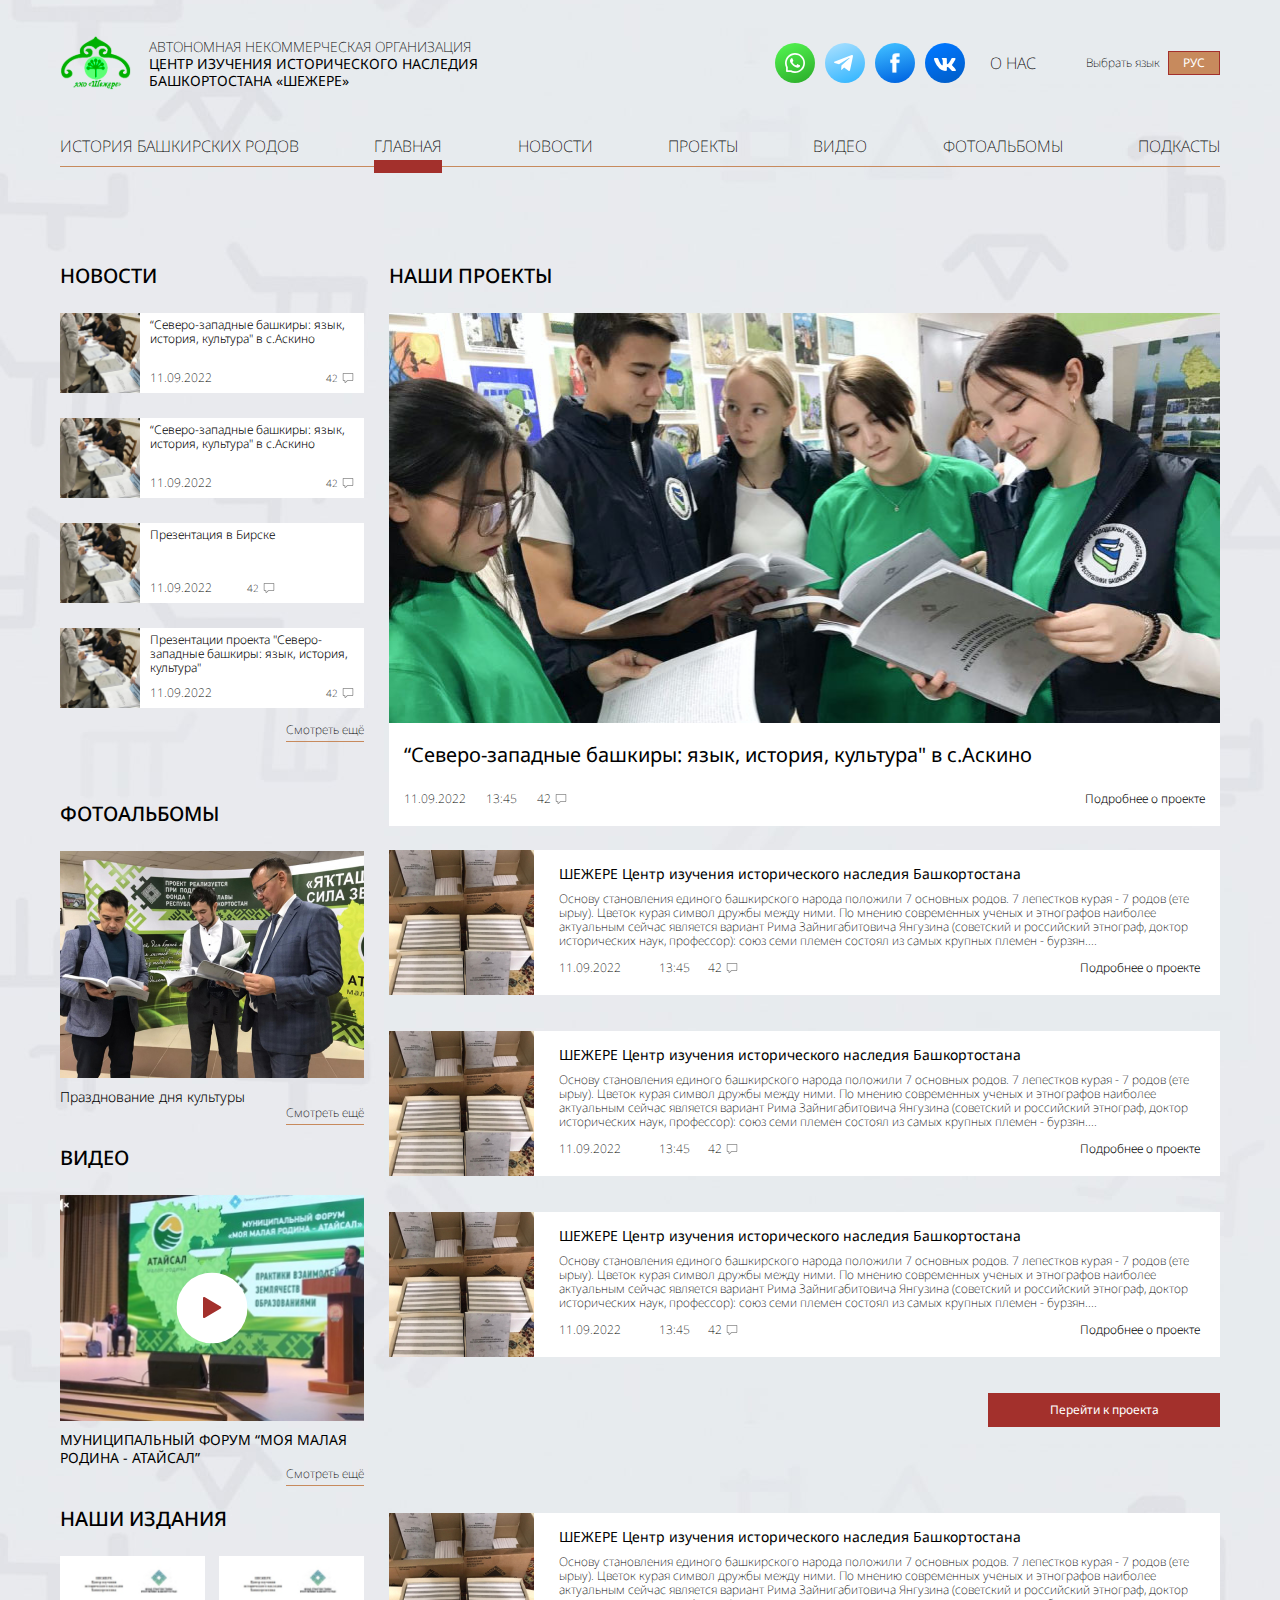
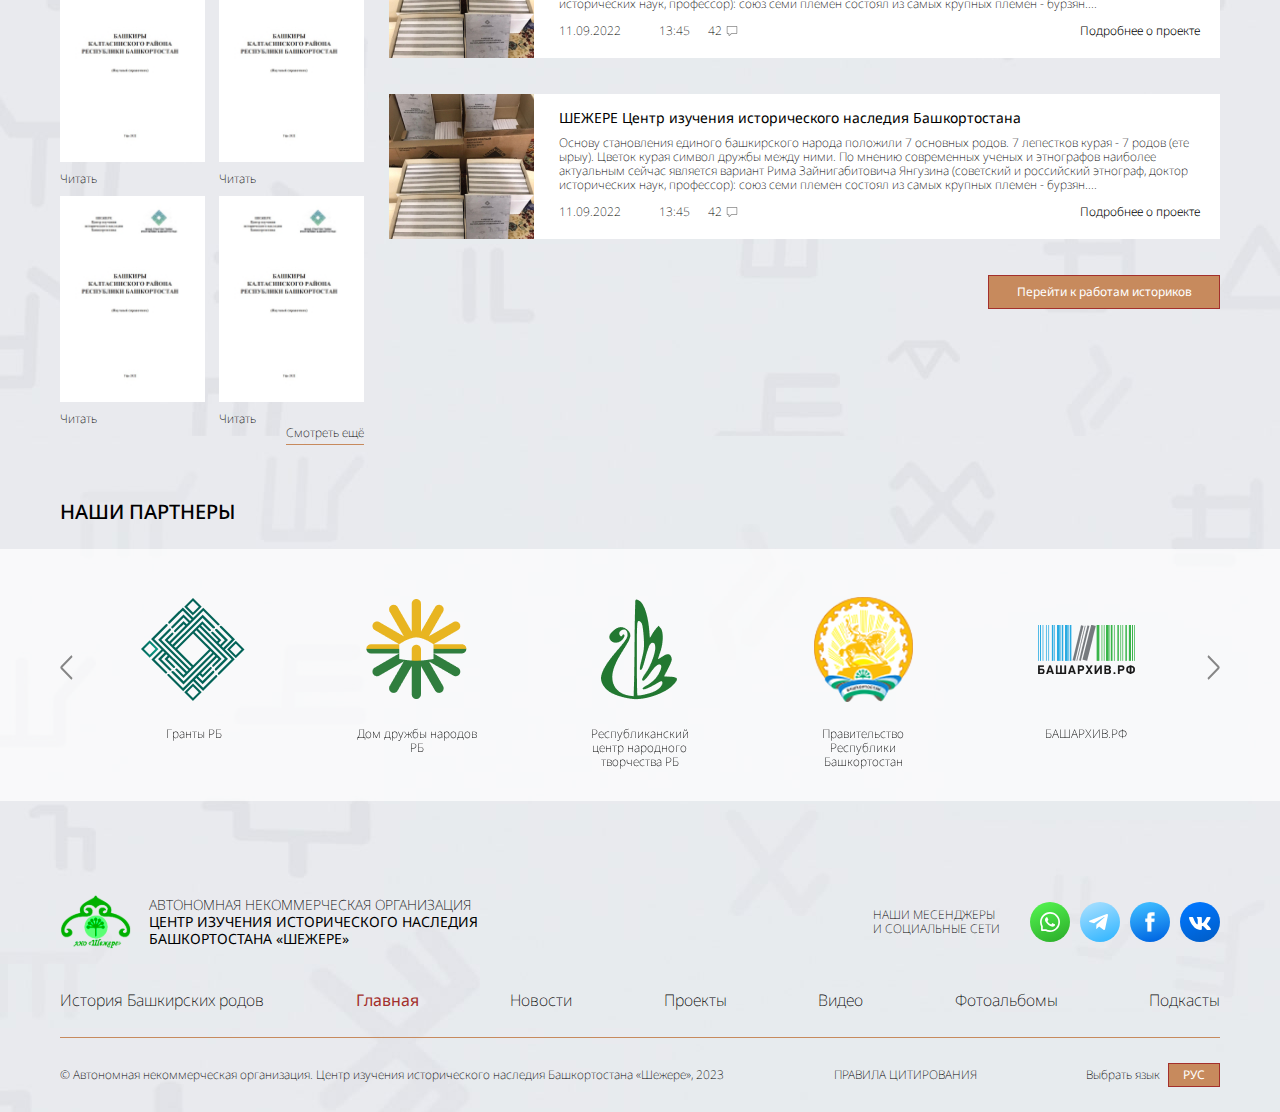
==== index.html @ 51e527a5 "Add files via upload" ====
<!DOCTYPE html>
<html lang="en">
<head>

    <title>Шежере</title>
    <meta content="width=device-width,maximum-scale=1,initial-scale=1,user-scalable=0" name="viewport">
    <meta http-equiv="Content-Type" content="text/html;charset=UTF-8" />
    <meta name="author" content="" />
    <meta name="description" content="" />
    <meta name="keywords" content="" /> 
    
    <link rel="stylesheet" href="css/main.css" media="all"/>
    <link rel="stylesheet" href="css/swiper-bundle.min.css" media="all"/>
    <link rel="stylesheet" href="css/responsive.css" media="all"/>

    <link href="favicon.ico" rel="shortcut icon"/>

</head>

<body>  

    <!-- wrapper Start -->
    <div class="wrapper">
        <!-- header Start -->
        <header class="header">
            <div class="container">
                <div class="header__top-panel">
                    <div class="logo">
                        <a href="#">
                            <span class="logo__img">
                                <img src="img/bg/logo.svg" alt="Шежере">
                            </span>
                            <span class="logo__description">
                                <span>Автономная некоммерческая организация</span>
                                <strong>Центр изучения исторического наследия<br> Башкортостана «Шежере»</strong>
                            </span>
                        </a>
                    </div>
                    <div class="header__mob-btn">
                        <span></span>
                        <span></span>
                        <span></span>
                    </div>
                    <div class="header__right-col">
                        <ul class="social">
                            <li>
                                <a href="#">
                                    <img src="img/bg/whatsapp.svg" alt="whatsapp">
                                </a>
                            </li>
                            <li>
                                <a href="#">
                                    <img src="img/bg/telegram.svg" alt="telegram">
                                </a>
                            </li>
                            <li>
                                <a href="#">
                                    <img src="img/bg/facebook.svg" alt="facebook">
                                </a>
                            </li>
                            <li>
                                <a href="#">
                                    <img src="img/bg/vkontakte.svg" alt="vkontakte">
                                </a>
                            </li>
                        </ul>
                        <a href="#" class="header__link">О нас</a>
                        <dl class="language">
                            <dt>Выбрать язык</dt>
                            <dd>
                                <a href="#">Рус</a>
                            </dd>
                        </dl>
                    </div>
                </div>
                <nav class="main-nav">
                    <ul>
                        <li>
                            <a href="#">История Башкирских родов</a>
                        </li>
                        <li class="active">
                            <a href="#">Главная</a>
                        </li>
                        <li>
                            <a href="#">Новости</a>
                        </li>
                        <li>
                            <a href="#">Проекты</a>
                        </li>
                        <li>
                            <a href="#">Видео</a>
                        </li>
                        <li>
                            <a href="#">Фотоальбомы</a>
                        </li>
                        <li>
                            <a href="#">Подкасты</a>
                        </li>
                    </ul>
                </nav>
            </div>
        </header>
        <!-- header end -->
        <!-- page Start -->
        <main class="page">
            <div class="container">
                <div class="col-wrap">
                    <aside class="sidebar">
                        <h2 class="title">Новости</h2>
                        <div class="news">
                            <div class="news-item">
                                <div class="news-item__photo">
                                    <a href="#">
                                        <img src="img/src/news-img-sm.jpg" alt="photo">
                                    </a>
                                </div>
                                <div class="news-item__description">
                                    <h3 class="news-item__title">
                                        <a href="#">“Северо-западные башкиры: язык, история, культура" в с.Аскино</a>
                                    </h3>
                                    <div class="news-item__bottom-panel">
                                        <span class="date">11.09.2022</span>
                                        <span class="comments">42</span>
                                    </div>
                                </div>
                            </div>
                            <div class="news-item">
                                <div class="news-item__photo">
                                    <a href="#">
                                        <img src="img/src/news-img-sm.jpg" alt="photo">
                                    </a>
                                </div>
                                <div class="news-item__description">
                                    <h3 class="news-item__title">
                                        <a href="#">“Северо-западные башкиры: язык, история, культура" в с.Аскино</a>
                                    </h3>
                                    <div class="news-item__bottom-panel">
                                        <span class="date">11.09.2022</span>
                                        <span class="comments">42</span>
                                    </div>
                                </div>
                            </div>
                            <div class="news-item">
                                <div class="news-item__photo">
                                    <a href="#">
                                        <img src="img/src/news-img-sm.jpg" alt="photo">
                                    </a>
                                </div>
                                <div class="news-item__description">
                                    <h3 class="news-item__title">
                                        <a href="#">Презентация в Бирске</a>
                                    </h3>
                                    <div class="news-item__bottom-panel">
                                        <span class="date">11.09.2022</span>
                                        <span class="comments">42</span>
                                    </div>
                                </div>
                            </div>
                            <div class="news-item">
                                <div class="news-item__photo">
                                    <a href="#">
                                        <img src="img/src/news-img-sm.jpg" alt="photo">
                                    </a>
                                </div>
                                <div class="news-item__description">
                                    <h3 class="news-item__title">
                                        <a href="#">Презентации проекта "Северо-западные башкиры: язык, история, культура"</a>
                                    </h3>
                                    <div class="news-item__bottom-panel">
                                        <span class="date">11.09.2022</span>
                                        <span class="comments">42</span>
                                    </div>
                                </div>
                            </div>
                        </div>
                        <div class="link-panel">
                            <a href="#" class="gl-link">Смотреть ещё</a>
                        </div>
                        <h2 class="title">Фотоальбомы</h2>
                        <div class="photo-item">
                            <div class="photo-item__img">
                                <a href="#">
                                    <img src="img/src/photo-1.jpg" alt="photo">
                                </a>
                            </div>
                            <h3 class="photo-item__title">
                                <a href="#">Празднование дня культуры</a>
                            </h3>
                        </div>
                        <div class="link-panel link-panel_indent-bt-sm">
                            <a href="#" class="gl-link">Смотреть ещё</a>
                        </div>
                        <h2 class="title">Видео</h2>
                        <div class="mov-item">
                            <div class="mov-item__poster">
                                <a href="#">
                                    <img src="img/src/mov-img-1.jpg" alt="phptp">
                                </a>
                            </div>
                            <h3 class="mov-item__title">
                                <a href="#">Муниципальный форум “Моя малая родина - Атайсал”</a>
                            </h3>
                        </div>
                        <div class="link-panel link-panel_indent-bt-sm">
                            <a href="#" class="gl-link">Смотреть ещё</a>
                        </div>
                        <h2 class="title">Наши издания</h2>
                        <div class="publications">
                            <div class="publication-item">
                                <div class="publication-item__photo">
                                    <a href="#">
                                        <img src="img/src/publication-img.jpg" alt="photo">
                                    </a>
                                </div>
                                <span class="publication-item__link">
                                    <a href="#">Читать</a>
                                </span>
                            </div>
                            <div class="publication-item">
                                <div class="publication-item__photo">
                                    <a href="#">
                                        <img src="img/src/publication-img.jpg" alt="photo">
                                    </a>
                                </div>
                                <span class="publication-item__link">
                                    <a href="#">Читать</a>
                                </span>
                            </div>
                            <div class="publication-item">
                                <div class="publication-item__photo">
                                    <a href="#">
                                        <img src="img/src/publication-img.jpg" alt="photo">
                                    </a>
                                </div>
                                <span class="publication-item__link">
                                    <a href="#">Читать</a>
                                </span>
                            </div>
                            <div class="publication-item">
                                <div class="publication-item__photo">
                                    <a href="#">
                                        <img src="img/src/publication-img.jpg" alt="photo">
                                    </a>
                                </div>
                                <span class="publication-item__link">
                                    <a href="#">Читать</a>
                                </span>
                            </div>
                        </div>
                        <div class="link-panel link-panel_indent-bt-none">
                            <a href="#" class="gl-link">Смотреть ещё</a>
                        </div>
                    </aside>
                    <div class="main-content">
                        <h2 class="title">Наши проекты</h2>
                        <div class="project">
                            <div class="project__photo">
                                <a href="#">
                                    <img src="img/src/project-img-b.jpg" alt="photo">
                                </a>
                            </div>
                            <div class="project__description">
                                <h3 class="project__title">
                                    <a href="#">“Северо-западные башкиры: язык, история, культура" в с.Аскино</a>
                                </h3>
                                <div class="project__panel">
                                    <div class="project__info">
                                        <span class="date">11.09.2022</span>
                                        <span class="time">13:45</span>
                                        <span class="comments">42</span>
                                    </div>
                                    <a href="#" class="project__link">Подробнее о проекте</a>
                                </div>
                            </div>
                        </div>
                        <div class="info-list">
                            <div class="info-item">
                                <div class="info-item__photo">
                                    <a href="#">
                                        <img src="img/src/info-img.jpg" alt="photo">
                                    </a>
                                </div>
                                <div class="info-item__description">
                                    <h3 class="info-item__title">
                                        <a href="#">ШЕЖЕРЕ Центр изучения исторического наследия Башкортостана</a>
                                    </h3>
                                    <p>Основу становления единого башкирского народа положили 7 основных родов. 7 лепестков курая - 7 родов (ете ырыу). Цветок курая символ дружбы между ними. По мнению современных ученых и этнографов наиболее актуальным сейчас является вариант Рима Зайнигабитовича Янгузина (советский и российский этнограф, доктор исторических наук, профессор): союз семи племен состоял из самых крупных племен - бурзян....</p>
                                    <div class="info-item__panel">
                                        <div class="info-item__right-col">
                                            <span class="date">11.09.2022</span>
                                            <span class="time">13:45</span>
                                            <span class="comments">42</span>
                                        </div>
                                        <a href="#" class="project__link">Подробнее о проекте</a>
                                    </div>
                                </div>
                            </div>
                            <div class="info-item">
                                <div class="info-item__photo">
                                    <a href="#">
                                        <img src="img/src/info-img.jpg" alt="photo">
                                    </a>
                                </div>
                                <div class="info-item__description">
                                    <h3 class="info-item__title">
                                        <a href="#">ШЕЖЕРЕ Центр изучения исторического наследия Башкортостана</a>
                                    </h3>
                                    <p>Основу становления единого башкирского народа положили 7 основных родов. 7 лепестков курая - 7 родов (ете ырыу). Цветок курая символ дружбы между ними. По мнению современных ученых и этнографов наиболее актуальным сейчас является вариант Рима Зайнигабитовича Янгузина (советский и российский этнограф, доктор исторических наук, профессор): союз семи племен состоял из самых крупных племен - бурзян....</p>
                                    <div class="info-item__panel">
                                        <div class="info-item__right-col">
                                            <span class="date">11.09.2022</span>
                                            <span class="time">13:45</span>
                                            <span class="comments">42</span>
                                        </div>
                                        <a href="#" class="project__link">Подробнее о проекте</a>
                                    </div>
                                </div>
                            </div>
                            <div class="info-item">
                                <div class="info-item__photo">
                                    <a href="#">
                                        <img src="img/src/info-img.jpg" alt="photo">
                                    </a>
                                </div>
                                <div class="info-item__description">
                                    <h3 class="info-item__title">
                                        <a href="#">ШЕЖЕРЕ Центр изучения исторического наследия Башкортостана</a>
                                    </h3>
                                    <p>Основу становления единого башкирского народа положили 7 основных родов. 7 лепестков курая - 7 родов (ете ырыу). Цветок курая символ дружбы между ними. По мнению современных ученых и этнографов наиболее актуальным сейчас является вариант Рима Зайнигабитовича Янгузина (советский и российский этнограф, доктор исторических наук, профессор): союз семи племен состоял из самых крупных племен - бурзян....</p>
                                    <div class="info-item__panel">
                                        <div class="info-item__right-col">
                                            <span class="date">11.09.2022</span>
                                            <span class="time">13:45</span>
                                            <span class="comments">42</span>
                                        </div>
                                        <a href="#" class="project__link">Подробнее о проекте</a>
                                    </div>
                                </div>
                            </div>
                        </div>
                        <div class="btn-panel">
                            <a href="#" class="btn">Перейти к проекта</a>
                        </div>
                        <div class="info-list">
                            <div class="info-item">
                                <div class="info-item__photo">
                                    <a href="#">
                                        <img src="img/src/info-img.jpg" alt="photo">
                                    </a>
                                </div>
                                <div class="info-item__description">
                                    <h3 class="info-item__title">
                                        <a href="#">ШЕЖЕРЕ Центр изучения исторического наследия Башкортостана</a>
                                    </h3>
                                    <p>Основу становления единого башкирского народа положили 7 основных родов. 7 лепестков курая - 7 родов (ете ырыу). Цветок курая символ дружбы между ними. По мнению современных ученых и этнографов наиболее актуальным сейчас является вариант Рима Зайнигабитовича Янгузина (советский и российский этнограф, доктор исторических наук, профессор): союз семи племен состоял из самых крупных племен - бурзян....</p>
                                    <div class="info-item__panel">
                                        <div class="info-item__right-col">
                                            <span class="date">11.09.2022</span>
                                            <span class="time">13:45</span>
                                            <span class="comments">42</span>
                                        </div>
                                        <a href="#" class="project__link">Подробнее о проекте</a>
                                    </div>
                                </div>
                            </div>
                            <div class="info-item">
                                <div class="info-item__photo">
                                    <a href="#">
                                        <img src="img/src/info-img.jpg" alt="photo">
                                    </a>
                                </div>
                                <div class="info-item__description">
                                    <h3 class="info-item__title">
                                        <a href="#">ШЕЖЕРЕ Центр изучения исторического наследия Башкортостана</a>
                                    </h3>
                                    <p>Основу становления единого башкирского народа положили 7 основных родов. 7 лепестков курая - 7 родов (ете ырыу). Цветок курая символ дружбы между ними. По мнению современных ученых и этнографов наиболее актуальным сейчас является вариант Рима Зайнигабитовича Янгузина (советский и российский этнограф, доктор исторических наук, профессор): союз семи племен состоял из самых крупных племен - бурзян....</p>
                                    <div class="info-item__panel">
                                        <div class="info-item__right-col">
                                            <span class="date">11.09.2022</span>
                                            <span class="time">13:45</span>
                                            <span class="comments">42</span>
                                        </div>
                                        <a href="#" class="project__link">Подробнее о проекте</a>
                                    </div>
                                </div>
                            </div>
                        </div>
                        <div class="btn-panel btn-panel_indent-bt-none">
                            <a href="#" class="btn btn_orange-color">Перейти к работам историков</a>
                        </div>
                    </div>
                </div>
                <div class="partners">
                    <h2 class="title">Наши партнеры</h2>
                    <div class="partners-slider-wrap">
                        <div class="swiper partners-slider">
                            <div class="swiper-wrapper">
                                <div class="swiper-slide">
                                    <div class="partners-slider__logo">
                                        <img src="img/src/partner-logo-1.png" alt="logo">
                                    </div>
                                    <span class="partners-slider__title">Гранты РБ</span>
                                </div>
                                <div class="swiper-slide">
                                    <div class="partners-slider__logo">
                                        <img src="img/src/partner-logo-2.png" alt="logo">
                                    </div>
                                    <span class="partners-slider__title">Дом дружбы народов РБ</span>
                                </div>
                                <div class="swiper-slide">
                                    <div class="partners-slider__logo">
                                        <img src="img/src/partner-logo-3.png" alt="logo">
                                    </div>
                                    <span class="partners-slider__title">Республиканский центр народного творчества РБ</span>
                                </div>
                                <div class="swiper-slide">
                                    <div class="partners-slider__logo">
                                        <img src="img/src/partner-logo-4.png" alt="logo">
                                    </div>
                                    <span class="partners-slider__title">Правительство Республики Башкортостан</span>
                                </div>
                                <div class="swiper-slide">
                                    <div class="partners-slider__logo">
                                        <img src="img/src/partner-logo-5.png" alt="logo">
                                    </div>
                                    <span class="partners-slider__title">БАШАРХИВ.РФ</span>
                                </div>
                                <div class="swiper-slide">
                                    <div class="partners-slider__logo">
                                        <img src="img/src/partner-logo-1.png" alt="logo">
                                    </div>
                                    <span class="partners-slider__title">Гранты РБ</span>
                                </div>
                                <div class="swiper-slide">
                                    <div class="partners-slider__logo">
                                        <img src="img/src/partner-logo-2.png" alt="logo">
                                    </div>
                                    <span class="partners-slider__title">Дом дружбы народов РБ</span>
                                </div>
                                <div class="swiper-slide">
                                    <div class="partners-slider__logo">
                                        <img src="img/src/partner-logo-3.png" alt="logo">
                                    </div>
                                    <span class="partners-slider__title">Республиканский центр народного творчества РБ</span>
                                </div>
                                <div class="swiper-slide">
                                    <div class="partners-slider__logo">
                                        <img src="img/src/partner-logo-4.png" alt="logo">
                                    </div>
                                    <span class="partners-slider__title">Правительство Республики Башкортостан</span>
                                </div>
                                <div class="swiper-slide">
                                    <div class="partners-slider__logo">
                                        <img src="img/src/partner-logo-5.png" alt="logo">
                                    </div>
                                    <span class="partners-slider__title">БАШАРХИВ.РФ</span>
                                </div>
                            </div>
                            <div class="swiper-button-next">
                                <span></span>
                            </div>
                            <div class="swiper-button-prev">
                                <span></span>
                            </div>
                        </div>
                    </div>
                </div>
            </div>
        </main>
        <!-- page end -->
        <!-- footer Sart -->
        <footer class="footer">
            <div class="container">
                <div class="footer__top-panel">
                    <div class="logo">
                        <a href="#">
                            <span class="logo__img">
                                <img src="img/bg/logo.svg" alt="Шежере">
                            </span>
                            <span class="logo__description">
                                <span>Автономная некоммерческая организация</span>
                                <strong>Центр изучения исторического наследия<br> Башкортостана «Шежере»</strong>
                            </span>
                        </a>
                    </div>
                    <dl class="social-wrap">
                        <dt>Наши месенджеры<br> и социальные сети</dt>
                        <dd>
                            <ul class="social">
                                <li>
                                    <a href="#">
                                        <img src="img/bg/whatsapp.svg" alt="whatsapp">
                                    </a>
                                </li>
                                <li>
                                    <a href="#">
                                        <img src="img/bg/telegram.svg" alt="telegram">
                                    </a>
                                </li>
                                <li>
                                    <a href="#">
                                        <img src="img/bg/facebook.svg" alt="facebook">
                                    </a>
                                </li>
                                <li>
                                    <a href="#">
                                        <img src="img/bg/vkontakte.svg" alt="vkontakte">
                                    </a>
                                </li>
                            </ul>
                        </dd>
                    </dl>
                </div>
                <nav class="footer__nav">
                    <ul>
                        <li>
                            <a href="#">История Башкирских родов</a>
                        </li>
                        <li class="active">
                            <a href="#">Главная</a>
                        </li>
                        <li>
                            <a href="#">Новости</a>
                        </li>
                        <li>
                            <a href="#">Проекты</a>
                        </li>
                        <li>
                            <a href="#">Видео</a>
                        </li>
                        <li>
                            <a href="#">Фотоальбомы</a>
                        </li>
                        <li>
                            <a href="#">Подкасты</a>
                        </li>
                    </ul>
                </nav>
                <div class="footer__bottom-panel">
                    <span class="copy">© Автономная некоммерческая организация. Центр изучения исторического наследия Башкортостана «Шежере», 2023</span>
                    <a href="#" class="footer__link">Правила цитирования</a>
                    <dl class="language">
                        <dt>Выбрать язык</dt>
                        <dd>
                            <a href="#">Рус</a>
                        </dd>
                    </dl>
                </div>
            </div>
        </footer>
        <!-- footer end -->
    </div>   
    <!-- wrapper end -->

    <!-- jQuery libs -->
    <script type="text/javascript" src="js/jquery.min.js"></script>

    <!-- Plugin scripts -->
    <script type="text/javascript" src="js/swiper-bundle.min.js"></script>

    <!-- Scripts -->
    <script type="text/javascript" src="js/scripts.js"></script>

</body>

</html>
---- css/main.css ----
/* fonts */
@import url('https://fonts.googleapis.com/css2?family=Noto+Sans:wght@200;300;400;500;700&display=swap');

/* reset */
*,
*::before,
*::after {
  box-sizing: border-box;
  }

body,
h1,
h2,
h3,
h4,
p,
ul,
ol,
li,
figure,
figcaption,
blockquote,
dl,
dd {
  margin: 0;
  padding: 0;
  }

body {
  scroll-behavior: smooth;
  text-rendering: optimizeSpeed;
  line-height: 1.5;
  }

ul[class],
ol[class] {
  list-style: none;
  }

a:not([class]) {
  text-decoration-skip-ink: auto;
  text-decoration: none;
  }

a {
  color: #A3302C;
  text-decoration: none;
  transition: color .3s linear;
  }

a:hover { 
  color: #000;
  }

a:focus,
a:hover,
a:active { 
  outline: none !important;
  }

p { 
  margin: 0 0 20px;
  color: #000;
  font-size: 16px;
  line-height: 22px;
  }

p.indent-bt-big { 
  margin: 0 0 94px;
  }

b, strong { 
  font-weight: 700;
  }

button { 
  margin: 0;
  padding: 0;
  vertical-align: top;
  border: 0;
  background: none;
  border-radius: 0;
  }

button:focus,
button:hover,
button:active { 
  outline: none !important;
  }

img {
  max-width: 100%;
  display: block;
  }

article > * + * {
  margin-top: 1em;
  }

input,
button,
textarea,
select {
  font: inherit;
  }

input:focus,
input:hover,
input:active { 
  outline: none !important;
  }

fieldset { 
  margin: 0 0 20px;
  padding: 0;
  border: 0;
  }

fieldset:last-child { 
  margin: 0;
  }

iframe { vertical-align: top; }

hr { 
  margin: 15px 0;
  width: 100%;
  height: 1px;
  border: 0;
  background: #e5ecdd;
  }

@media (prefers-reduced-motion: reduce) {
  * {
    animation-duration: 0.01ms !important;
    animation-iteration-count: 1 !important;
    transition-duration: 0.01ms !important;
    scroll-behavior: auto !important;
    }
  }

.text-left { text-align: left; }

.text-center { text-align: center; }

.text-right { text-align: right; }

/* container */
.container {
  margin-right: auto;
  margin-left: auto;
  padding-right: 15px;
  padding-left: 15px;
  width: 100%;
  }

@media (min-width: 767px) {
  .container {
    max-width: 767px;
    }
  }

@media (min-width: 1024px) {
  .container {
    max-width: 1024px;
    }
  }

@media (min-width: 1190px) {
  .container {
    max-width: 1190px;
    }
  }

/* body */
body { 
  min-width: 320px;
  color: #000;
  font: 16px 'Noto Sans', sans-serif;
  font-weight: 200;
  line-height: 20px;
  -webkit-text-size-adjust: none;
  -moz-text-size-adjust: none;
  -ms-text-size-adjust: none;
  text-size-adjust: none;
  }

/* wrapper */
.wrapper { 
  background: url(../img/bg/site-bg.jpg) center repeat;
  overflow: hidden;
  }

/* header__top-panel */
.header__top-panel { 
  display: flex;
  justify-content: space-between;
  align-items: center;
  margin: 0 0 45px;
  padding: 35px 0 0;
  }

/* logo */
.logo a { 
  display: flex;
  align-items: center;
  color: #000;
  font-size: 14px;
  text-transform: uppercase;
  line-height: 17px;
  }

.logo__img { 
  flex-shrink: 0;
  margin: 0 17px 0 0;
  }

.logo__img img { 
  width: 100%;
  }

.logo__description span { 
  display: block;
  font-weight: 200;
  }

.logo__description strong { 
  display: block;
  font-weight: 400;
  }

/* header__mob-btn */
.header__mob-btn { 
  display: none;
  }

/* header__right-col */
.header__right-col { 
  display: flex;
  align-items: center;
  }

/* social */
.social { 
  display: flex;
  gap: 0 10px;
  }

.header__right-col .social { 
  margin: 0 25px 0 0;
  }

.social li { 
  width: 40px;
  }

.social a { 
  transition: .3s opacity;
  }

.social a:hover { 
  opacity: 0.8;
  }

.social img { 
  width: 100%;
  }

/* header__link */
.header__link { 
  display: block;
  color: #000;
  font-size: 16px;
  text-transform: uppercase;
  line-height: 20px;
  }

.header__right-col .header__link { 
  margin: 0 50px 0 0;
  }

.header__link:hover { 
  color: #A3302C;
  }

.header__link.active { 
  color: #A3302C;
  }

/* language */
.language { 
  display: flex;
  align-items: center;
  gap: 0 8px;
  }

.language dt { 
  font-size: 12px;
  font-weight: 200;
  }

.language dd { 
  padding: 4px 14px;
  color: #fff;
  font-size: 12px;
  font-weight: 400;
  text-transform: uppercase;
  line-height: 14px;
  border: 1px solid #A3302C;
  background: #C78A5D;
  }

.language dd a { 
  color: #fff;
  }

/* main-nav */
.main-nav { 
  padding: 0 0 10px;
  border-bottom: 1px solid #C78A5D;
  }

.main-nav ul { 
  display: flex;
  justify-content: space-between;
  align-items: center;
  list-style: none;
  }

.main-nav li { 
  position: relative;
  font-size: 16px;
  text-transform: uppercase;
  line-height: 20px;
  }

.main-nav li:after { 
  position: absolute;
  display: block;
  width: 100%;
  height: 13px;
  left: 0;
  bottom: -17px;
  background: #A3302C;
  content: "";
  opacity: 0;
  transition: .3s opacity;
  }

.main-nav li:hover:after,
.main-nav li.active:after { 
  opacity: 1;
  }

.main-nav a { 
  color: #000;
  }

/* page */
.page { 
  padding: 97px 0 93px;
  }

/* col-wrap */
.col-wrap { 
  display: flex;
  }

/* sidebar */
.sidebar { 
  flex-shrink: 0;
  margin: 0 25px 0 0;
  width: 304px;
  }

.sidebar_big-size { 
  margin: 0 45px 0 0;
  width: 345px;
  }

/* title */
.title { 
  margin: 0 0 25px;
  font-size: 20px;
  font-weight: 500;
  text-transform: uppercase;
  line-height: 24px;
  }

.title_indent-bt-big { 
  margin: 0 0 60px;
  }

/* small-title */
.small-title { 
  margin: 0 0 30px;
  font-size: 20px;
  font-weight: 400;
  line-height: 24px;
  }

/* link-panel */
.link-panel { 
  display: flex;
  justify-content: flex-end;
  margin: 0 0 65px;
  }

.link-panel_indent-bt-sm { 
  margin: 0 0 26px;
  }

.link-panel_indent-bt-none { 
  margin: 0;
  }

/* gl-link */
.gl-link { 
  position: relative;
  display: inline-block;
  vertical-align: top;
  color: #000;
  font-size: 12px;
  font-weight: 200;
  line-height: 14px;
  }

.gl-link:after { 
  position: absolute;
  display: block;
  width: 100%;
  height: 1px;
  left: 0;
  bottom: -5px;
  background: #C78A5D;
  content: "";
  transition: .3s opacity;
  }

.gl-link:hover:after { 
  opacity: 0;
  }

/* news */
.news { 
  margin: 0 0 15px;
  }

/* news-item */
.news-item { 
  display: flex;
  margin: 0 0 25px;
  background: #fff;
  }

.news-item:last-child { 
  margin: 0;
  }

.news-item__photo { 
  flex-shrink: 0;
  width: 80px;
  }

.news-item__photo img { 
  width: 100%;
  }

.news-item__description { 
  display: flex;
  flex-direction: column;
  justify-content: space-between;
  gap: 10px 0;
  padding: 5px 10px 8px;
  }

.news-item__title {
  font-size: 12px; 
  font-weight: 300;
  line-height: 14px;
  }

.news-item__title a { 
  color: #000;
  }

.news-item__title a:hover { 
  color: #A3302C;
  }

.news-item__bottom-panel { 
  display: flex;
  justify-content: space-between;
  align-items: center;
  }

/* date */
.date { 
  display: block;
  font-size: 12px;
  line-height: 14px;
  }

/* comments */
.comments { 
  position: relative;
  display: block;
  padding: 0 16px 0 0;
  font-size: 10px;
  line-height: 12px;
  }

.comments:after { 
  position: absolute;
  display: block;
  width: 12px;
  height: 10px;
  top: 50%;
  right: 0;
  transform: translateY(-50%);
  background: url(../img/bg/comment.svg) center repeat;
  content: "";
  }

/* photo-item */
.photo-item__img { 
  margin: 0 0 10px;
  }

.photo-item__img img { 
  width: 100%;
  }

.photo-item__title {
  margin: 0;
  font-size: 14px;
  font-weight: 300;
  line-height: 18px;
  }

.photo-item__title a { 
  color: #000;
  }

.photo-item__title a:hover { 
  color: #A3302C;
  }

/* mov-item */
.mov-item__poster { 
  margin: 0 0 10px;
  }

.mov-item__poster a {
  position: relative; 
  display: block;
  }

.mov-item__poster a:before { 
  position: absolute;
  display: block;
  width: 71px;
  height: 71px;
  top: 50%;
  left: 50%;
  transform: translate(-50%, -50%);
  background: url(../img/bg/play.svg) center no-repeat #fff;
  border-radius: 100%;
  content: "";
  transition: .3s opacity;
  }

.mov-item__poster a:hover:before { 
  opacity: 0.9;
  }

.mov-item__poster img { 
  width: 100%;
  }

.mov-item__title { 
  font-size: 14px;
  font-weight: 400;
  text-transform: uppercase;
  line-height: 18px;
  }

.mov-item__title a { 
  color: #000;
  }

.mov-item__title a:hover { 
  color: #A3302C;
  }

/* publications */
.publications { 
  display: grid;
  grid-template-columns: repeat(2, 1fr);
  gap: 10px 14px;
  }

.publication-item__photo { 
  margin: 0 0 10px;
  }

.publication-item__photo img { 
  width: 100%;
  }

.publication-item__link { 
  display: block;
  font-size: 12px;
  line-height: 14px;
  }

.publication-item__link a { 
  color: #000;
  }

.publication-item__link a:hover { 
  color: #A3302C;
  }

/* main-content */
.main-content { 
  flex-grow: 1;
  }

/* project */
.project { 
  margin: 0 0 24px;
  }

.project__photo img { 
  width: 100%;
  }

.project__description {
  padding: 20px 15px; 
  background: #fff;
  }

.project__title { 
  margin: 0 0 25px;
  font-size: 20px;
  font-weight: 400;
  line-height: 24px;
  }

.project__title a { 
  color: #000;
  }

.project__title a:hover { 
  color: #A3302C;
  }

.project__panel { 
  display: flex;
  justify-content: space-between;
  align-items: center;
  }

.project__info { 
  display: flex;
  align-items: center;
  gap: 0 20px;
  }

.time { 
  display: block;
  font-size: 12px;
  font-weight: 200;
  line-height: 14px;
  }

.project .comments { 
  font-size: 12px;
  }

.project__link { 
  display: inline-block;
  vertical-align: top;
  color: #000;
  font-size: 12px;
  font-weight: 300;
  line-height: 14px;
  }

.project__link:hover { 
  color: #A3302C;
  }

/* info-item */
.info-item { 
  display: flex;
  margin: 0 0 36px;
  background: #fff;
  }

.info-item__photo {
  flex-shrink: 0; 
  width: 145px;
  }

.info-item__photo img { 
  width: 100%;
  }

.info-item__description { 
  padding: 15px 20px 15px 25px;
  }

.info-item__title { 
  margin: 0 0 10px;
  font-size: 14px;
  font-weight: 400;
  line-height: 17px;
  }

.info-item__title a { 
  color: #000;
  }

.info-item__title a:hover { 
  color: #A3302C;
  }

.info-item p { 
  margin: 0 0 13px;
  font-size: 12px;
  font-weight: 200;
  line-height: 14px;
  }

.info-item__panel { 
  display: flex;
  justify-content: space-between;
  align-items: center;
  }

.info-item__right-col { 
  display: flex;
  align-items: center;
  }

.info-item .date { 
  margin: 0 38px 0 0;
  }

.info-item .time { 
  margin: 0 18px 0 0;
  }

.info-item .comments { 
  font-size: 12px;
  }

/* btn-panel */
.btn-panel { 
  display: flex;
  justify-content: flex-end;
  margin: 0 0 86px;
  }

.btn-panel_indent-bt-none { 
  margin: 0;
  }

/* btn */
.btn { 
  display: inline-block;
  vertical-align: top;
  padding: 9px 20px;
  min-width: 232px;
  color: #fff;
  font-size: 12px;
  font-weight: 400;
  line-height: 14px;
  text-align: center;
  border: 1px solid #A3302C;
  background: #A3302C;
  transition: .3s background;
  }

.btn:hover { 
  color: #fff;
  background: #bf4642;
  }

.btn_orange-color { 
  background: #C78A5D;
  }

.btn_orange-color:hover { 
  background: #d59d73;
  }

/* partners */
.partners { 
  padding: 60px 0 0;
  }

.partners-slider-wrap { 
  position: relative;
  background: rgba(255, 255, 255, 0.7);
  }

.partners-slider-wrap:before { 
  position: absolute;
  display: block;
  width: 5000px;
  height: 100%;
  top: 0;
  left: -5000px;
  background: rgba(255, 255, 255, 0.7);
  content: "";
  }

.partners-slider-wrap:after { 
  position: absolute;
  display: block;
  width: 5000px;
  height: 100%;
  top: 0;
  right: -5000px;
  background: rgba(255, 255, 255, 0.7);
  content: "";
  }

/* partners-slider */
.partners-slider.swiper { 
  padding: 48px 68px 32px;
  }

.partners-slider .swiper-button-next,
.partners-slider .swiper-button-prev { 
  width: 15px;
  height: 29px;
  }

.partners-slider .swiper-button-prev { 
  left: 0;
  }

.partners-slider .swiper-button-next { 
  right: 0; 
  }

.partners-slider .swiper-button-next:after,
.partners-slider .swiper-button-prev:after { 
  display: none;
  }

.partners-slider .swiper-button-next span:before,
.partners-slider .swiper-button-prev span:before {
  position: absolute;
  display: block;
  width: 100%;
  height: 100%;
  top: 0;
  left: 0;
  content: "";
  transition: .3s opacity;
  }

.partners-slider .swiper-button-prev span:before { 
  background: url(../img/bg/partners-slider-l-arrow.svg) center no-repeat;
  border-radius: 100%;
  }

.partners-slider .swiper-button-next span:before { 
  background: url(../img/bg/partners-slider-r-arrow.svg) center no-repeat;
  border-radius: 100%;
  }

.partners-slider .swiper-button-next:hover span:before,
.partners-slider .swiper-button-prev:hover span:before {
  opacity: 0;
  }

.partners-slider .swiper-button-next span:after,
.partners-slider .swiper-button-prev span:after {
  position: absolute;
  display: block;
  width: 100%;
  height: 100%;
  top: 0;
  left: 0;
  content: "";
  opacity: 0;
  transition: .3s opacity;
  }

.partners-slider .swiper-button-next:hover span:after,
.partners-slider .swiper-button-prev:hover span:after {
  opacity: 1;
  }

.partners-slider .swiper-button-prev span:after { 
  background: url(../img/bg/partners-slider-l-arrow-r.svg) center no-repeat;
  border-radius: 100%;
  }

.partners-slider .swiper-button-next span:after { 
  background: url(../img/bg/partners-slider-r-arrow-r.svg) center no-repeat;
  border-radius: 100%;
  }

.partners-slider__logo { 
  margin: 0 auto 25px;
  width: 105px;
  }

.partners-slider__logo img { 
  width: 100%;
  }

.partners-slider__title { 
  display: block;
  font-size: 12px;
  text-align: center;
  line-height: 14px;
  }

/* photo-albums */
.photo-albums { 
  display: grid;
  grid-template-columns: repeat(3, 1fr);
  gap: 26px 26px;
  }

.album-item__photo img { 
  width: 100%;
  }

.album-item__description { 
  padding: 15px;
  background: #fff;
  }

.album-item__title { 
  display: block;
  margin: 0 0 30px;
  font-size: 14px;
  font-weight: 400;
  line-height: 20px;
  }

.album-item__title a { 
  color: #000;
  }

.album-item__title a:hover { 
  color: #A3302C;
  }

.album-item__panel { 
  display: flex;
  justify-content: space-between;
  }

.album-item__panel span { 
  display: block;
  font-size: 14px;
  font-weight: 200;
  line-height: 18px;
  }

/* gallery */
.gallery { 
  display: grid;
  grid-template-columns: repeat(4, 1fr);
  gap: 26px 26px;
  }

.gallery-item img { 
  width: 100%;
  }

/* info */
.info { 
  margin: 0 0 90px;
  }

/* news-list */
.news-list .info:last-child { 
  margin: 0;
  }

/* info-slider */
.info-slider-wrap { 
  position: relative;
  padding: 0 43px;
  }

.info-slider-wrap .swiper-button-next,
.info-slider-wrap .swiper-button-prev { 
  width: 15px;
  height: 29px;
  }

.info-slider-wrap .swiper-button-prev { 
  left: 0;
  }

.info-slider-wrap .swiper-button-next { 
  right: 0;
  }

.info-slider-wrap .swiper-button-next:after,
.info-slider-wrap .swiper-button-prev:after { 
  display: none;
  }

.info-slider-wrap .swiper-button-next span:before,
.info-slider-wrap .swiper-button-prev span:before {
  position: absolute;
  display: block;
  width: 100%;
  height: 100%;
  top: 0;
  left: 0;
  content: "";
  transition: .3s opacity;
  }

.info-slider-wrap .swiper-button-prev span:before { 
  background: url(../img/bg/partners-slider-l-arrow.svg) center no-repeat;
  border-radius: 100%;
  }

.info-slider-wrap .swiper-button-next span:before { 
  background: url(../img/bg/partners-slider-r-arrow.svg) center no-repeat;
  border-radius: 100%;
  }

.info-slider-wrap .swiper-button-next:hover span:before,
.info-slider-wrap .swiper-button-prev:hover span:before {
  opacity: 0;
  }

.info-slider-wrap .swiper-button-next span:after,
.info-slider-wrap .swiper-button-prev span:after {
  position: absolute;
  display: block;
  width: 100%;
  height: 100%;
  top: 0;
  left: 0;
  content: "";
  opacity: 0;
  transition: .3s opacity;
  }

.info-slider-wrap .swiper-button-next:hover span:after,
.info-slider-wrap .swiper-button-prev:hover span:after {
  opacity: 1;
  }

.info-slider-wrap .swiper-button-prev span:after { 
  background: url(../img/bg/partners-slider-l-arrow-r.svg) center no-repeat;
  border-radius: 100%;
  }

.info-slider-wrap .swiper-button-next span:after { 
  background: url(../img/bg/partners-slider-r-arrow-r.svg) center no-repeat;
  border-radius: 100%;
  }

.info-slider img { 
  width: 100%;
  }

/* info__poster */
.info__poster { 
  position: relative;
  }

.info__poster_black-overlay:before { 
  position: absolute;
  display: block;
  width: 100%;
  height: 100%;
  top: 0;
  left: 0;
  background: #000;
  opacity: 0.4;
  content: "";
  }

.info__poster img { 
  width: 100%;
  }

/* play-btn */
.play-btn { 
  position: absolute;
  display: block;
  width: 156px;
  height: 156px;
  top: 50%;
  left: 50%;
  transform: translate(-50%, -50%);
  background: url(../img/bg/play-big.svg) 60px center no-repeat #fff;
  border-radius: 100%;
  transition: .3s opacity;
  }

.play-btn:hover { 
  opacity: 0.9;
  }

.play-btn_sm-size { 
  width: 50px;
  height: 50px;
  background-position: 18px center;
  background-size: 18px;
  }

/* info__description */
.info__description {
  padding: 30px 30px 50px; 
  background: #fff;
  }

.news-list .info__description { 
  margin: 0 43px;
  }

/* info__title */
.info__title { 
  margin: 0 0 30px;
  font-size: 20px;
  font-weight: 400;
  line-height: 24px;
  }

.info__title a { 
  color: #000;
  }

.info__title a:hover { 
  color: #A3302C;
  }

/* info p */
.info p { 
  margin: 0 0 20px;
  font-size: 14px;
  line-height: 20px;
  }

/* info__top-panel */
.info__top-panel { 
  display: flex;
  margin: 0 0 10px;
  gap: 0 25px;
  padding: 10px 0 0;
  }

.info__top-panel span { 
  display: block;
  font-size: 14px;
  line-height: 18px;
  }

/* info__md-panel */
.info__md-panel { 
  display: flex;
  justify-content: space-between;
  align-items: center;
  margin: 0 0 47px;
  padding: 15px 0 0;
  }

/* info__author */
.info__author { 
  display: block;
  font-size: 14px;
  font-weight: 300;
  font-style: italic;
  line-height: 20px;
  }

/* info__text */
.info__text { 
  display: block;
  font-size: 14px;
  line-height: 20px;
  }

/* info__bottom-panel */
.info__bottom-panel { 
  display: flex;
  justify-content: space-between;
  align-items: center;
  }

.info__left-col { 
  display: flex;
  align-items: center;
  }

.info .comments { 
  margin: 0 26px 0 0;
  padding: 0 21px 0 0;
  font-size: 16px;
  line-height: 20px;
  }

.info .comments:after { 
  width: 17px;
  height: 18px;
  background: url(../img/bg/comment-b.svg) center no-repeat;
  background-size: 100%;
  }

.info .gl-link { 
  font-size: 16px;
  line-height: 20px;
  }

/* social-panel */
.social-panel { 
  display: flex;
  align-items: center;
  }

.social-panel_pos-right { 
  justify-content: flex-end;
  }

.social-panel_indent-bt { 
  margin: 0 0 117px;
  }

.social-panel .social { 
  margin: 0 15px 0 0;
  }

.social-panel__link { 
  display: inline-block;
  vertical-align: top;
  color: #000;
  font-size: 16px;
  line-height: 20px;
  }

.social-panel__link:hover { 
  color: #A3302C;
  }

/* mov-slider */
.mov-slider-wrap {
  position: relative; 
  padding: 0 28px;
  }

.mov-slider-wrap .swiper-button-next,
.mov-slider-wrap .swiper-button-prev { 
  width: 15px;
  height: 29px;
  }

.mov-slider-wrap .swiper-button-prev { 
  left: 0;
  }

.mov-slider-wrap .swiper-button-next { 
  right: 0;
  }

.mov-slider-wrap .swiper-button-next:after,
.mov-slider-wrap .swiper-button-prev:after { 
  display: none;
  }

.mov-slider-wrap .swiper-button-next span:before,
.mov-slider-wrap .swiper-button-prev span:before {
  position: absolute;
  display: block;
  width: 100%;
  height: 100%;
  top: 0;
  left: 0;
  content: "";
  transition: .3s opacity;
  }

.mov-slider-wrap .swiper-button-prev span:before { 
  background: url(../img/bg/partners-slider-l-arrow.svg) center no-repeat;
  border-radius: 100%;
  }

.mov-slider-wrap .swiper-button-next span:before { 
  background: url(../img/bg/partners-slider-r-arrow.svg) center no-repeat;
  border-radius: 100%;
  }

.mov-slider-wrap .swiper-button-next:hover span:before,
.mov-slider-wrap .swiper-button-prev:hover span:before {
  opacity: 0;
  }

.mov-slider-wrap .swiper-button-next span:after,
.mov-slider-wrap .swiper-button-prev span:after {
  position: absolute;
  display: block;
  width: 100%;
  height: 100%;
  top: 0;
  left: 0;
  content: "";
  opacity: 0;
  transition: .3s opacity;
  }

.mov-slider-wrap .swiper-button-next:hover span:after,
.mov-slider-wrap .swiper-button-prev:hover span:after {
  opacity: 1;
  }

.mov-slider-wrap .swiper-button-prev span:after { 
  background: url(../img/bg/partners-slider-l-arrow-r.svg) center no-repeat;
  border-radius: 100%;
  }

.mov-slider-wrap .swiper-button-next span:after { 
  background: url(../img/bg/partners-slider-r-arrow-r.svg) center no-repeat;
  border-radius: 100%;
  }

/* video-item */
.video-item { 
  background: #fff;
  }

.video-item__poster { 
  position: relative;
  }

.video-item__poster:before { 
  position: absolute;
  display: block;
  width: 100%;
  height: 100%;
  top: 0;
  left: 0;
  background: #000;
  opacity: 0.4;
  content: "";
  }

.video-item__description { 
  padding: 15px;
  background: #fff;
  }

.video-item__title { 
  display: block;
  font-size: 14px;
  font-weight: 400;
  line-height: 18px;
  }

.video-item__title a { 
  color: #000;
  }

.video-item__title a:hover { 
  color: #A3302C;
  }

/* info-list */
.info-list .info { 
  margin: 0 0 90px;
  }

.info-list .info:last-child { 
  margin: 0;
  }

/* history */
.history { 
  display: grid;
  grid-template-columns: repeat(2, 1fr);
  gap: 30px 30px;
  margin: 0 0 25px;
  }

.history-item__poster { 
  margin: 0 0 10px;
  }

.history-item__poster img { 
  width: 100%;
  }

.history-item__link { 
  display: inline-block;
  vertical-align: top;
  color: #000;
  font-size: 16px;
  font-weight: 400;
  line-height: 20px;
  }

.history-item__link:hover { 
  color: #A3302C;
  }

/* sidebar-nav */
.sidebar-nav { 
  padding: 50px 50px 36px;
  background: #fff;
  }

.sidebar-nav__list { 
  margin: 0 0 25px;
  }

.sidebar-nav__list ul { 
  list-style: none;
  }

.sidebar-nav__list li { 
  margin: 0 0 25px;
  font-size: 20px;
  font-weight: 400;
  line-height: 24px;
  }

.sidebar-nav__list li:last-child { 
  margin: 0;
  }

.sidebar-nav__list .active { 
  font-weight: 700;
  }

.sidebar-nav__list a { 
  color: #000;
  }

.sidebar-nav__list a:hover { 
  color: #A3302C;
  }

.sidebar-nav__list .active a { 
  color: #A3302C;
  }

/* documents */
.documents { 
  display: grid;
  grid-template-columns: repeat(3, 1fr);
  gap: 30px 107px;
  margin: 0 0 90px;
  }

.document__photo img { 
  width: 100%;
  }

/* contacts */
.contacts { 
  display: flex;
  justify-content: space-between;
  align-items: center;
  }

.contact-item { 
  display: flex;
  align-items: center;
  }

.contact-item__icon { 
  flex-shrink: 0;
  margin: 0 15px 0 0;
  width: 40px;
  }

.contact-item__icon img { 
  width: 100%;
  }

.contact-item__text { 
  display: flex;
  gap: 10px 10px;
  }

.contact-item__text dt { 
  font-size: 16px;
  font-weight: 700;
  line-height: 20px;
  }

.contact-item__text dd {  
  color: #7C7C7C;
  font-size: 16px;
  font-weight: 400;
  line-height: 20px;
  }

.contact-item__text dd a { 
  color: #7C7C7C;
  }

/* footer__top-panel */
.footer__top-panel { 
  display: flex;
  justify-content: space-between;
  align-items: center;
  margin: 0 0 40px;
  }

/* social-wrap */
.social-wrap { 
  display: flex;
  align-items: center;
  gap: 0 15px;
  }

.social-wrap dt { 
  margin: 0 15px 0 0;
  font-size: 12px;
  font-weight: 200;
  text-transform: uppercase;
  line-height: 14px;
  }

/* footer__nav */
.footer__nav { 
  margin: 0 0 25px;
  padding: 0 0 27px;
  border-bottom: 1px solid #C78A5D;
  }

.footer__nav ul { 
  display: flex;
  justify-content: space-between;
  align-items: center;
  list-style: none;
  }

.footer__nav li { 
  font-size: 16px;
  line-height: 20px;
  }

.footer__nav a { 
  color: #000;
  }

.footer__nav a:hover { 
  color: #A3302C;
  }

.footer__nav li.active a { 
  color: #A3302C;
  font-weight: 400;
  }

/* footer__bottom-panel */
.footer__bottom-panel { 
  display: flex;
  justify-content: space-between;
  align-items: center;
  padding: 0 0 25px;
  }

/* copy */
.copy { 
  display: block;
  font-size: 12px;
  line-height: 14px;
  }

/* footer__link */
.footer__link { 
  display: block;
  color: #000;
  font-size: 12px;
  text-transform: uppercase;
  line-height: 14px;
  }

.footer__link:hover { 
  color: #A3302C;
  }
---- css/responsive.css ----
@media (max-width: 1326px) {
  
}
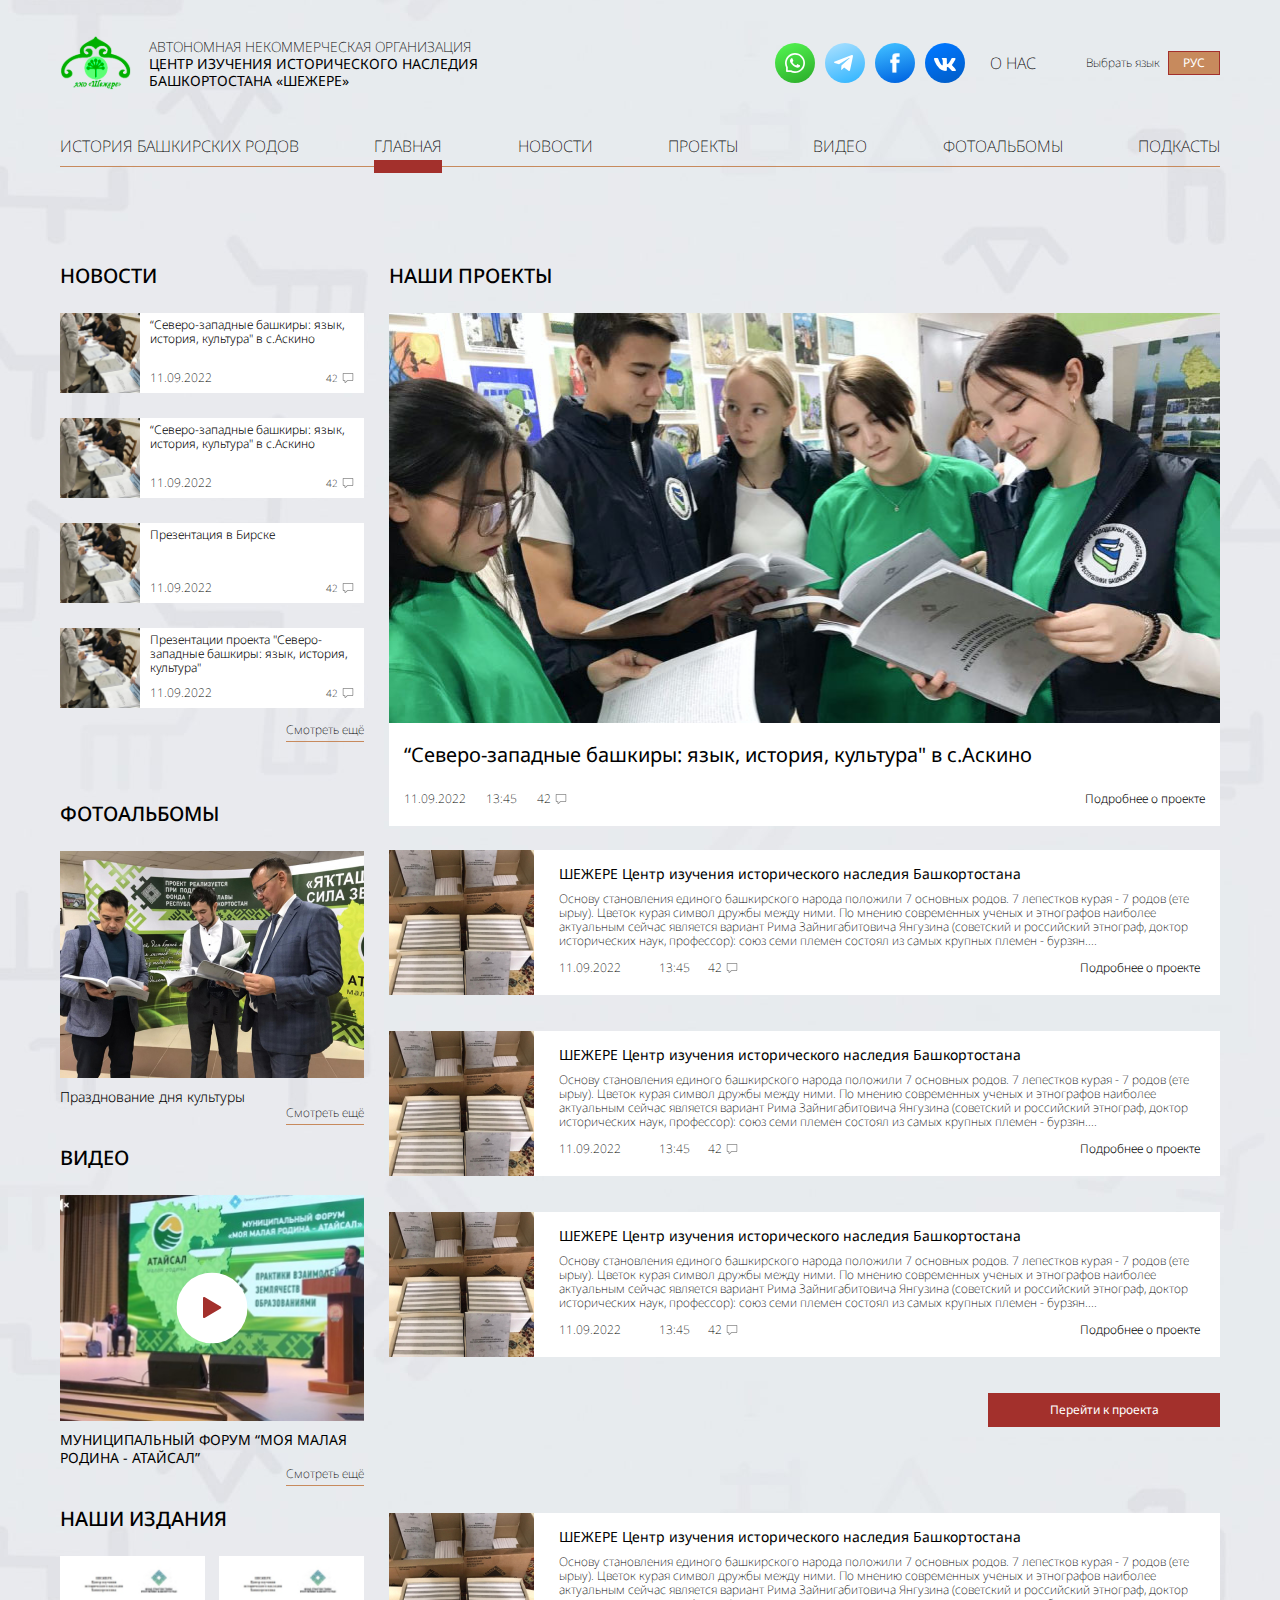
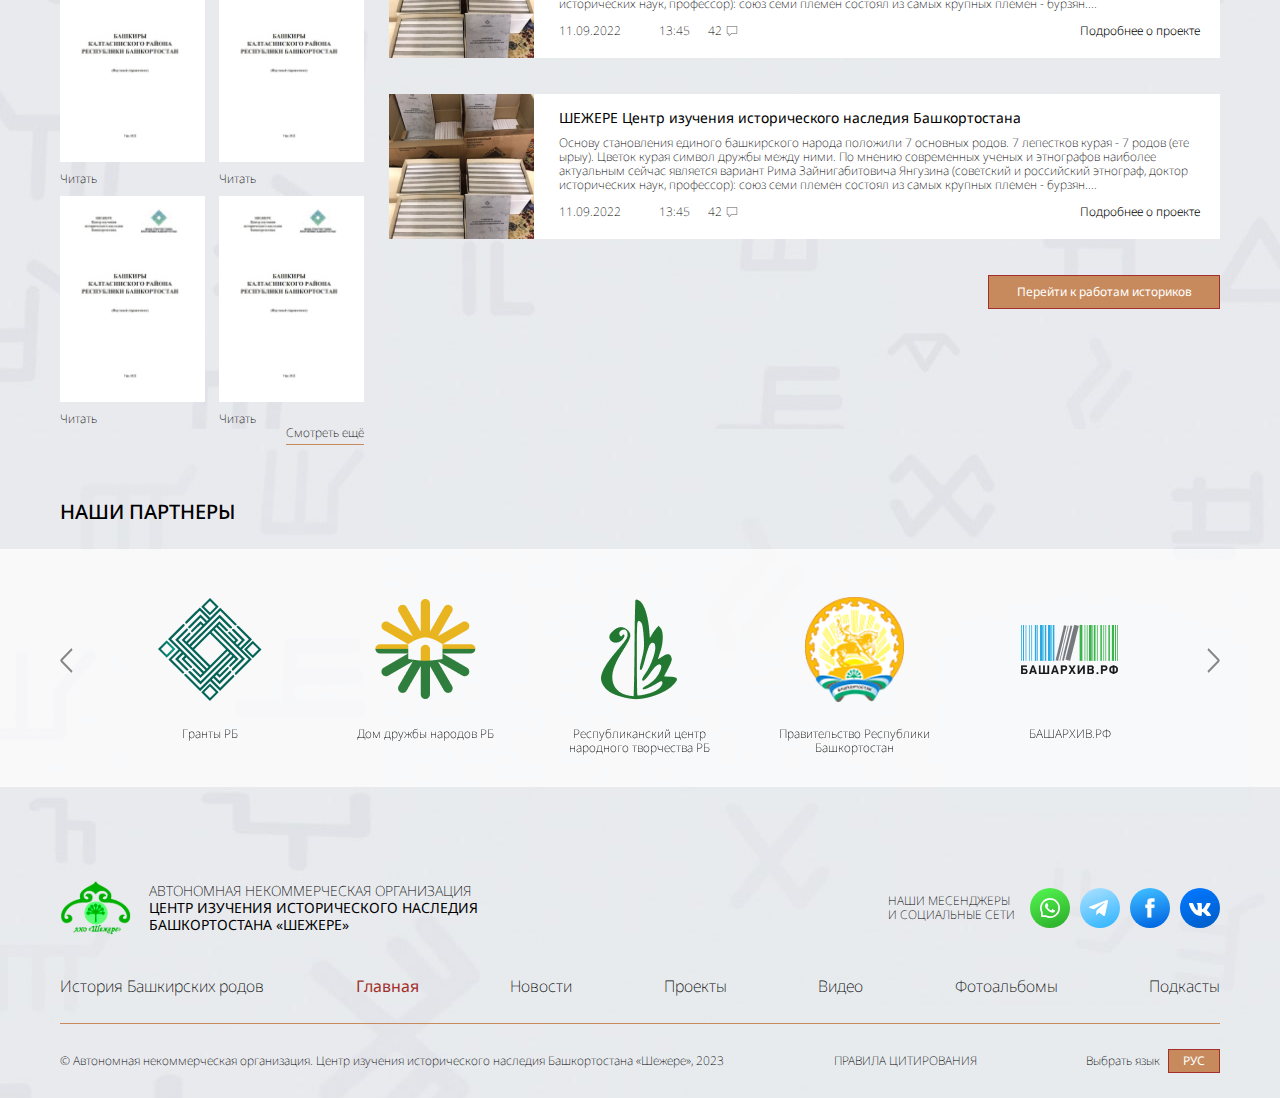
==== commit 00efb3cc: "Add files via upload" ====
--- a/index.html
+++ b/index.html
@@ -36,7 +36,7 @@
                             </span>
                         </a>
                     </div>
-                    <div class="header__mob-btn">
+                    <div class="menu-btn">
                         <span></span>
                         <span></span>
                         <span></span>
@@ -73,31 +73,64 @@
                         </dl>
                     </div>
                 </div>
-                <nav class="main-nav">
-                    <ul>
-                        <li>
-                            <a href="#">История Башкирских родов</a>
-                        </li>
-                        <li class="active">
-                            <a href="#">Главная</a>
-                        </li>
-                        <li>
-                            <a href="#">Новости</a>
-                        </li>
-                        <li>
-                            <a href="#">Проекты</a>
-                        </li>
-                        <li>
-                            <a href="#">Видео</a>
-                        </li>
-                        <li>
-                            <a href="#">Фотоальбомы</a>
-                        </li>
-                        <li>
-                            <a href="#">Подкасты</a>
-                        </li>
-                    </ul>
-                </nav>
+                <div class="header__bottom-panel">
+                    <nav class="main-nav">
+                        <ul>
+                            <li>
+                                <a href="#">История Башкирских родов</a>
+                            </li>
+                            <li class="active">
+                                <a href="#">Главная</a>
+                            </li>
+                            <li>
+                                <a href="#">Новости</a>
+                            </li>
+                            <li>
+                                <a href="#">Проекты</a>
+                            </li>
+                            <li>
+                                <a href="#">Видео</a>
+                            </li>
+                            <li>
+                                <a href="#">Фотоальбомы</a>
+                            </li>
+                            <li>
+                                <a href="#">Подкасты</a>
+                            </li>
+                        </ul>
+                    </nav>
+                    <div class="header__mob-panel">
+                        <ul class="social">
+                            <li>
+                                <a href="#">
+                                    <img src="img/bg/whatsapp.svg" alt="whatsapp">
+                                </a>
+                            </li>
+                            <li>
+                                <a href="#">
+                                    <img src="img/bg/telegram.svg" alt="telegram">
+                                </a>
+                            </li>
+                            <li>
+                                <a href="#">
+                                    <img src="img/bg/facebook.svg" alt="facebook">
+                                </a>
+                            </li>
+                            <li>
+                                <a href="#">
+                                    <img src="img/bg/vkontakte.svg" alt="vkontakte">
+                                </a>
+                            </li>
+                        </ul>
+                        <a href="#" class="header__link">О нас</a>
+                        <dl class="language">
+                            <dt>Выбрать язык</dt>
+                            <dd>
+                                <a href="#">Рус</a>
+                            </dd>
+                        </dl>
+                    </div>
+                </div>
             </div>
         </header>
         <!-- header end -->
@@ -393,6 +426,12 @@
                 <div class="partners">
                     <h2 class="title">Наши партнеры</h2>
                     <div class="partners-slider-wrap">
+                        <div class="swiper-button-next">
+                            <span></span>
+                        </div>
+                        <div class="swiper-button-prev">
+                            <span></span>
+                        </div>
                         <div class="swiper partners-slider">
                             <div class="swiper-wrapper">
                                 <div class="swiper-slide">
@@ -455,12 +494,6 @@
                                     </div>
                                     <span class="partners-slider__title">БАШАРХИВ.РФ</span>
                                 </div>
-                            </div>
-                            <div class="swiper-button-next">
-                                <span></span>
-                            </div>
-                            <div class="swiper-button-prev">
-                                <span></span>
                             </div>
                         </div>
                     </div>
--- a/css/main.css
+++ b/css/main.css
@@ -160,12 +160,6 @@
     }
   }
 
-@media (min-width: 1024px) {
-  .container {
-    max-width: 1024px;
-    }
-  }
-
 @media (min-width: 1190px) {
   .container {
     max-width: 1190px;
@@ -213,6 +207,7 @@
 .logo__img { 
   flex-shrink: 0;
   margin: 0 17px 0 0;
+  width: 72px;
   }
 
 .logo__img img { 
@@ -229,9 +224,51 @@
   font-weight: 400;
   }
 
-/* header__mob-btn */
-.header__mob-btn { 
+/* menu-btn */
+.menu-btn { 
+  position: relative;
   display: none;
+  width: 30px;
+  height: 21px;
+  cursor: pointer;
+  }
+
+.menu-btn span { 
+  position: absolute;
+  display: block;
+  width: 30px;
+  height: 3px;
+  left: 0;
+  background: #000;
+  border-radius: 3px;
+  cursor: pointer;
+  transition: top 0.4s cubic-bezier(0.79, 0.21, 0.06, 0.81), transform 0.4s cubic-bezier(0.79, 0.21, 0.06, 0.81);
+  }
+
+.menu-btn span:nth-child(1) {
+  top: 0;
+  }
+
+.menu-btn span:nth-child(2) {
+  top: 9px;
+  }
+
+.menu-btn span:nth-child(3) {
+  top: 18px;
+  }
+
+.menu-btn.open span:nth-child(1) { 
+  top: 9px;
+  transform: rotate(-45deg);
+  }
+
+.menu-btn.open span:nth-child(2) {
+  transform: scale(0)
+  }
+
+.menu-btn.open span:nth-child(3) { 
+  top: 9px;
+  transform: rotate(45deg);
   }
 
 /* header__right-col */
@@ -356,6 +393,12 @@
   color: #000;
   }
 
+.header__mob-panel { 
+  display: none;
+  justify-content: space-between;
+  align-items: center;
+  }
+
 /* page */
 .page { 
   padding: 97px 0 93px;
@@ -470,6 +513,7 @@
   display: flex;
   flex-direction: column;
   justify-content: space-between;
+  flex-grow: 1;
   gap: 10px 0;
   padding: 5px 10px 8px;
   }
@@ -802,8 +846,10 @@
   padding: 60px 0 0;
   }
 
+/* partners-slider */
 .partners-slider-wrap { 
   position: relative;
+  padding: 48px 68px 32px;
   background: rgba(255, 255, 255, 0.7);
   }
 
@@ -829,32 +875,27 @@
   content: "";
   }
 
-/* partners-slider */
-.partners-slider.swiper { 
-  padding: 48px 68px 32px;
-  }
-
-.partners-slider .swiper-button-next,
-.partners-slider .swiper-button-prev { 
+.partners-slider-wrap .swiper-button-next,
+.partners-slider-wrap .swiper-button-prev { 
   width: 15px;
   height: 29px;
   }
 
-.partners-slider .swiper-button-prev { 
+.partners-slider-wrap .swiper-button-prev { 
   left: 0;
   }
 
-.partners-slider .swiper-button-next { 
+.partners-slider-wrap .swiper-button-next { 
   right: 0; 
   }
 
-.partners-slider .swiper-button-next:after,
-.partners-slider .swiper-button-prev:after { 
+.partners-slider-wrap .swiper-button-next:after,
+.partners-slider-wrap .swiper-button-prev:after { 
   display: none;
   }
 
-.partners-slider .swiper-button-next span:before,
-.partners-slider .swiper-button-prev span:before {
+.partners-slider-wrap .swiper-button-next span:before,
+.partners-slider-wrap .swiper-button-prev span:before {
   position: absolute;
   display: block;
   width: 100%;
@@ -865,23 +906,23 @@
   transition: .3s opacity;
   }
 
-.partners-slider .swiper-button-prev span:before { 
+.partners-slider-wrap .swiper-button-prev span:before { 
   background: url(../img/bg/partners-slider-l-arrow.svg) center no-repeat;
   border-radius: 100%;
   }
 
-.partners-slider .swiper-button-next span:before { 
+.partners-slider-wrap .swiper-button-next span:before { 
   background: url(../img/bg/partners-slider-r-arrow.svg) center no-repeat;
   border-radius: 100%;
   }
 
-.partners-slider .swiper-button-next:hover span:before,
-.partners-slider .swiper-button-prev:hover span:before {
+.partners-slider-wrap .swiper-button-next:hover span:before,
+.partners-slider-wrap .swiper-button-prev:hover span:before {
   opacity: 0;
   }
 
-.partners-slider .swiper-button-next span:after,
-.partners-slider .swiper-button-prev span:after {
+.partners-slider-wrap .swiper-button-next span:after,
+.partners-slider-wrap .swiper-button-prev span:after {
   position: absolute;
   display: block;
   width: 100%;
@@ -893,17 +934,17 @@
   transition: .3s opacity;
   }
 
-.partners-slider .swiper-button-next:hover span:after,
-.partners-slider .swiper-button-prev:hover span:after {
+.partners-slider-wrap .swiper-button-next:hover span:after,
+.partners-slider-wrap .swiper-button-prev:hover span:after {
   opacity: 1;
   }
 
-.partners-slider .swiper-button-prev span:after { 
+.partners-slider-wrap .swiper-button-prev span:after { 
   background: url(../img/bg/partners-slider-l-arrow-r.svg) center no-repeat;
   border-radius: 100%;
   }
 
-.partners-slider .swiper-button-next span:after { 
+.partners-slider-wrap .swiper-button-next span:after { 
   background: url(../img/bg/partners-slider-r-arrow-r.svg) center no-repeat;
   border-radius: 100%;
   }
@@ -1520,7 +1561,6 @@
 .social-wrap { 
   display: flex;
   align-items: center;
-  gap: 0 15px;
   }
 
 .social-wrap dt { 
--- a/css/responsive.css
+++ b/css/responsive.css
@@ -1,3 +1,295 @@
-@media (max-width: 1326px) {
-  
+@media (max-width: 1190px) {
+.header { 
+	position: relative;
+	z-index: 30;
+	}
+
+.logo__img { 
+	width: 60px;
+	}
+
+.logo a { 
+	font-size: 12px;
+	line-height: 16px;
+	}
+
+.header__top-panel { 
+	margin: 0;
+	padding: 25px 0;
+	border-bottom: 1px solid #C78A5D;
+	}
+
+.menu-btn { 
+	display: block;
+	}
+
+.header__right-col { 
+	display: none;
+	}
+
+.header__bottom-panel { 
+	position: absolute;
+	padding: 15px;
+	width: 737px;
+	top: 98px;
+	left: 50%;
+	transform: translateX(-50%);
+	background: rgba(255, 255, 255, 0.98);
+	opacity: 0;
+	visibility: hidden;
+	transition: .3s all;
+	}
+
+.header__bottom-panel.show { 
+	opacity: 1;
+	visibility: visible;
+	}
+
+.main-nav { 
+	padding: 0;
+	text-align: center;
+	border-bottom: 0;
+	}
+
+.main-nav ul { 
+	display: block;
+	}
+
+.main-nav li {
+	letter-spacing: 0.5px;
+    border-bottom: 1px solid #f0f0f0;
+	}
+
+.main-nav li:after { 
+	display: none;
+	}
+
+.main-nav a { 
+	display: block;
+	padding: 15px 0;
+	}
+
+.main-nav .active a { 
+	color: #A3302C;
+	font-weight: 500;
+	}
+
+.header__mob-panel { 
+	display: flex;
+	padding: 15px 0 0;
+	}
+
+.social { 
+	gap: 0 5px;
+	}
+
+.social li { 
+	width: 30px;
+	}
+
+.page { 
+	padding: 50px 0;
+	}
+
+.sidebar { 
+	width: 265px;
+	}
+
+.info-item { 
+	display: block;
+	}
+
+.info-item__photo { 
+	width: 100%;
+	height: 220px;
+	overflow: hidden;
+	}
+
+.info-item__photo img { 
+	width: 100%;
+	height: 100%;
+	object-fit: cover;
+	}
+
+.info-item__description { 
+	padding: 20px 15px;
+	}
+
+.social-wrap dt { 
+	margin: 0 10px 0 0;
+	font-size: 10px;
+	}
+
+.footer__nav li { 
+	font-size: 14px;
+	}
+
+.footer__bottom-panel { 
+	flex-wrap: wrap;
+	flex-direction: column;
+	gap: 15px 0;
+	}
+}
+
+@media (max-width: 767px) {
+.header__bottom-panel {
+	max-width: 100%;
+	left: 0;
+	transform: translateX(0);
+	}
+
+.main-nav li { 
+	font-size: 14px;
+ 	}
+
+.main-nav a { 
+	padding: 10px 0;
+	}
+
+.header__link { 	
+	font-size: 14px;
+	}
+
+.col-wrap { 
+	display: block;
+	}
+
+.sidebar { 
+	margin: 0 0 50px;
+	width: 100%;
+	}
+
+.mov-item { 
+	margin: 0 0 20px;
+	}
+
+.publications { 
+	grid-template-columns: repeat(4, 1fr);
+	margin: 0 0 20px;
+	}
+
+.info-item__photo { 
+	height: 300px;
+	}
+
+.news { 
+	display: grid;
+	grid-template-columns: repeat(2, 1fr);
+	gap: 20px 20px;
+	}
+
+.news-item { 
+	margin: 0;
+	}
+
+.footer__nav ul { 
+	flex-wrap: wrap;
+	justify-content: center;
+	gap: 15px 15px;
+	}
+
+.copy { 
+	text-align: center;
+	line-height: 20px;
+	}
+}
+
+@media (max-width: 680px) {
+.news {
+	grid-template-columns: repeat(1, 1fr);
+	}
+
+.link-panel { 
+	margin: 0 0 30px;
+	}
+
+.partners-slider__logo { 
+	width: 70px;
+	}
+
+.btn-panel { 
+	justify-content: center;
+	margin: 0 0 50px;
+	}
+
+.btn-panel_indent-bt-none { 
+	margin: 0;
+	}
+
+.footer__top-panel { 
+	flex-direction: column;
+	gap: 30px 0;
+	}
+}
+
+@media (max-width: 480px) { 
+.header__top-panel { 
+	padding: 15px 0;
+	}
+
+.logo a { 
+	font-size: 8px;
+	line-height: 12px;
+	}
+
+.logo__img { 
+	margin: 0 10px 0 0;
+	width: 40px;
+	}
+
+.header__bottom-panel { 
+	top: 66px;
+	}
+
+.page { 
+	padding: 30px 0;
+	}
+
+.title { 
+	margin: 0 0 15px;
+	font-size: 18px;
+	}
+
+.partners-slider-wrap { 
+	padding: 20px;
+	}
+}
+
+@media (max-width: 420px) { 
+.header__mob-panel {
+	flex-direction: column;
+	gap: 10px 0;
+	}
+
+.publications { 
+	grid-template-columns: repeat(2, 1fr);
+	}
+
+.project__title { 
+	font-size: 18px;
+	line-height: 20px;
+	}
+
+.project__panel { 
+	flex-direction: column;
+	gap: 10px 0;
+	}
+
+.info-item__panel { 
+	flex-direction: column;
+	gap: 10px 0;
+	}
+
+.info-item .date { 
+	margin: 0 18px 0 0;
+	}
+
+.footer__nav ul { 
+	gap: 10px 10px;
+	}
+
+.footer__nav li { 
+	font-size: 12px;
+	line-height: 16px;
+	}
 }